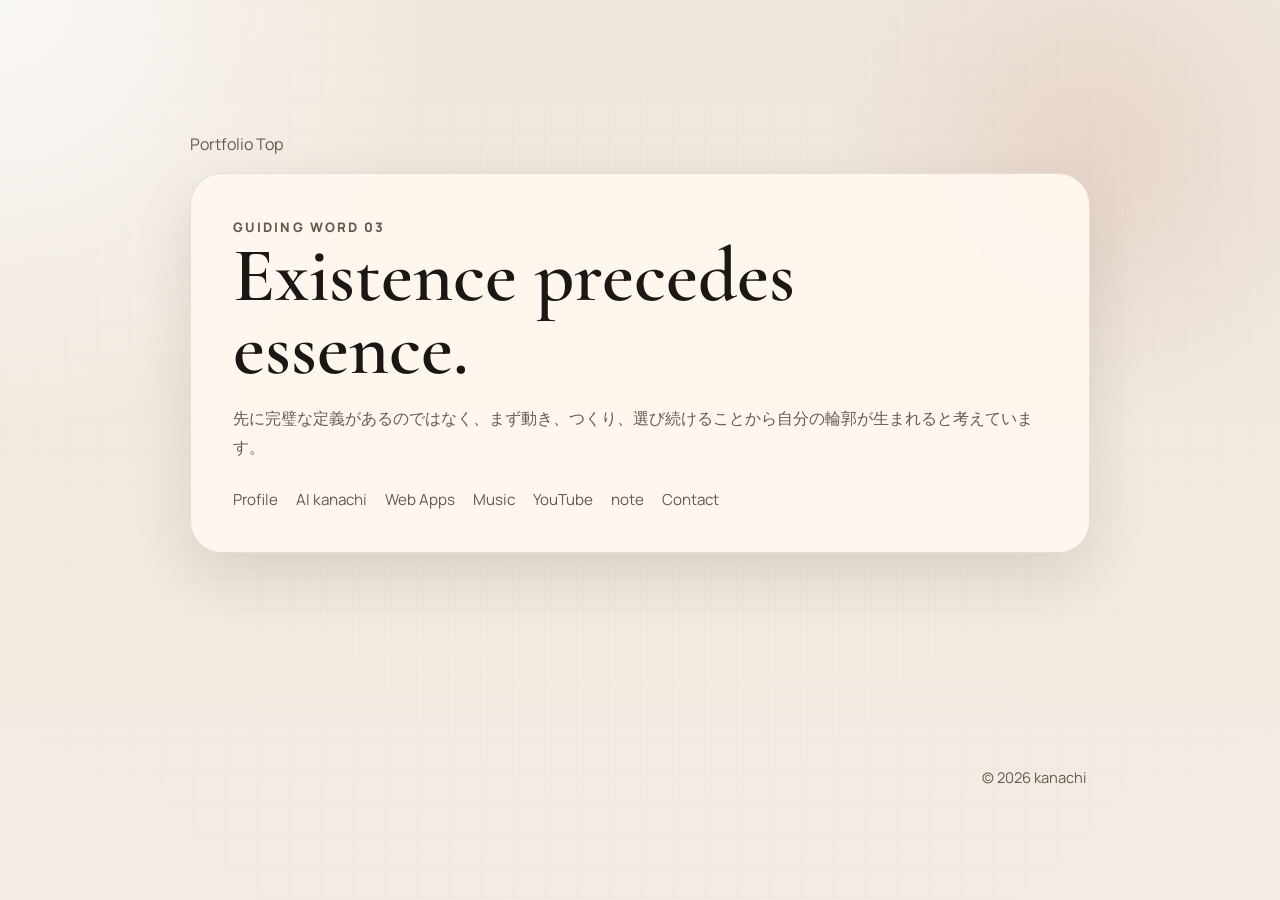
==== words-existence.html @ 35a78e32 "Create portfolio site" ====
﻿<!DOCTYPE html>
<html lang="ja">
<head>
  <meta charset="UTF-8">
  <meta name="viewport" content="width=device-width, initial-scale=1.0">
  <title>Existence precedes essence. | kanachi</title>
  <link rel="preconnect" href="https://fonts.googleapis.com">
  <link rel="preconnect" href="https://fonts.gstatic.com" crossorigin>
  <link href="https://fonts.googleapis.com/css2?family=Cormorant+Garamond:wght@500;600;700&family=Manrope:wght@400;500;700;800&display=swap" rel="stylesheet">
  <link rel="stylesheet" href="./style.css">
</head>
<body class="word-page-body">
  <main class="word-page-shell">
    <a class="word-page-back" href="./index.html">Portfolio Top</a>
    <section class="word-page-card">
      <p class="meta-line">Guiding Word 03</p>
      <h1>Existence precedes essence.</h1>
      <p>先に完璧な定義があるのではなく、まず動き、つくり、選び続けることから自分の輪郭が生まれると考えています。</p>
      <div class="word-page-links word-page-links--nav">
        <a href="./index.html#profile">Profile</a>
        <a href="./index.html#ai-kanachi">AI kanachi</a>
        <a href="./index.html#works">Web Apps</a>
        <a href="./index.html#music">Music</a>
        <a href="./index.html#channel">YouTube</a>
        <a href="./index.html#writing">note</a>
        <a href="./index.html#contact">Contact</a>
      </div>
    </section>
  </main>
  <footer class="site-footer word-page-footer">
    <p>© 2026 kanachi</p>
  </footer>
</body>
</html>
---- style.css ----
﻿:root {
  --bg: #f2ece4;
  --bg-strong: #e7ddcf;
  --surface: rgba(255, 251, 246, 0.74);
  --surface-strong: rgba(255, 248, 240, 0.94);
  --ink: #1b1714;
  --muted: #655a50;
  --line: rgba(27, 23, 20, 0.11);
  --accent: #ab4f2d;
  --accent-soft: #d68967;
  --forest: #35453f;
  --shadow: 0 24px 60px rgba(43, 31, 17, 0.12);
  --radius-lg: 32px;
  --radius-md: 22px;
}

* {
  box-sizing: border-box;
}

html {
  scroll-behavior: smooth;
}

body {
  margin: 0;
  min-height: 100vh;
  background:
    radial-gradient(circle at top left, rgba(255, 255, 255, 0.72), transparent 28%),
    radial-gradient(circle at 85% 18%, rgba(171, 79, 45, 0.12), transparent 20%),
    linear-gradient(180deg, #efe7dc 0%, var(--bg) 100%);
  color: var(--ink);
  font-family: "Manrope", "Aptos", sans-serif;
}

body::before {
  content: "";
  position: fixed;
  inset: 0;
  pointer-events: none;
  background-image:
    linear-gradient(rgba(27, 23, 20, 0.02) 1px, transparent 1px),
    linear-gradient(90deg, rgba(27, 23, 20, 0.02) 1px, transparent 1px);
  background-size: 32px 32px;
  mask-image: radial-gradient(circle at center, black 40%, transparent 90%);
}

a {
  color: inherit;
}

img,
iframe {
  display: block;
  max-width: 100%;
}

button {
  font: inherit;
}

.page-shell {
  width: min(1180px, calc(100% - 32px));
  margin: 0 auto;
  padding: 24px 0 56px;
}

.site-header {
  position: sticky;
  top: 14px;
  z-index: 10;
  display: flex;
  align-items: center;
  justify-content: space-between;
  gap: 16px;
  padding: 16px 20px;
  margin-bottom: 28px;
  border: 1px solid var(--line);
  border-radius: 999px;
  background: rgba(250, 243, 235, 0.72);
  backdrop-filter: blur(18px);
  box-shadow: var(--shadow);
}

.brand,
.site-nav a,
.text-link,
.link-cluster a,
.word-page-back,
.word-page-links a,
.guiding-line__link {
  text-decoration: none;
}

.brand {
  font-family: "Cormorant Garamond", Georgia, serif;
  font-size: 1.8rem;
  font-weight: 700;
  letter-spacing: 0.04em;
}

.site-nav {
  display: flex;
  flex-wrap: nowrap;
  gap: 16px;
  overflow-x: auto;
  scrollbar-width: none;
}

.site-nav::-webkit-scrollbar {
  display: none;
}

.site-nav a {
  color: var(--muted);
  font-size: 0.95rem;
}

.site-nav a:hover,
.text-link:hover,
.link-cluster a:hover,
.word-page-back:hover,
.word-page-links a:hover {
  color: var(--accent);
}

.menu-button {
  display: none;
  border: 1px solid var(--line);
  border-radius: 999px;
  padding: 10px 16px;
  background: transparent;
}

.hero,
.intro-grid,
.content-section,
.contact-section {
  margin-bottom: 28px;
}

.hero {
  display: grid;
  grid-template-columns: minmax(0, 1.25fr) minmax(320px, 0.75fr);
  gap: 22px;
  align-items: stretch;
}

.hero-copy,
.profile-card,
.intro-card,
.project-card,
.spotlight-card,
.mini-card,
.channel-card,
.video-item,
.video-card,
.essay-card,
.contact-section,
.word-page-card {
  position: relative;
  overflow: hidden;
  border: 1px solid var(--line);
  border-radius: var(--radius-lg);
  background: var(--surface);
  box-shadow: var(--shadow);
  backdrop-filter: blur(18px);
}

.hero-copy {
  padding: 28px;
  min-height: 520px;
}

.hero-copy::after {
  content: "";
  position: absolute;
  right: -60px;
  bottom: -70px;
  width: 240px;
  height: 240px;
  border-radius: 50%;
  background: radial-gradient(circle, rgba(171, 79, 45, 0.28), transparent 65%);
}

.hero-copy--wide {
  display: grid;
  align-content: space-between;
}

.hero-preview-card {
  padding: 0;
  border: 0;
  background: transparent;
}

.hero-preview-card--wide {
  min-height: 100%;
}

.profile-card {
  padding: 20px;
  background:
    linear-gradient(180deg, rgba(255, 250, 244, 0.95), rgba(236, 226, 214, 0.92));
}

.profile-image-wrap {
  aspect-ratio: 4 / 5;
  overflow: hidden;
  border-radius: 24px;
  background: rgba(255, 255, 255, 0.42);
}

.profile-image {
  width: 100%;
  height: 100%;
  object-fit: cover;
}

.profile-body {
  display: grid;
  gap: 10px;
  margin-top: 18px;
}

.profile-role {
  color: var(--accent);
  font-weight: 800;
  letter-spacing: 0.08em;
  text-transform: uppercase;
}

.profile-text {
  color: var(--muted);
}

.profile-tags {
  margin-top: 10px;
}

.profile-links {
  display: flex;
  flex-wrap: wrap;
  gap: 16px;
}

.eyebrow,
.section-label,
.meta-line,
.card-kicker,
.panel-label {
  margin: 0 0 12px;
  color: var(--accent);
  font-size: 0.82rem;
  font-weight: 800;
  letter-spacing: 0.16em;
  text-transform: uppercase;
}

h1,
h2,
h3 {
  margin: 0;
  font-family: "Cormorant Garamond", Georgia, serif;
  font-weight: 600;
  line-height: 0.95;
}

h1 {
  font-size: clamp(3.2rem, 8vw, 6.2rem);
  max-width: 10ch;
}

h2 {
  font-size: clamp(2.2rem, 5vw, 3.5rem);
  margin-bottom: 14px;
}

h3 {
  font-size: clamp(1.8rem, 4vw, 2.4rem);
  margin-bottom: 12px;
}

p {
  line-height: 1.8;
}

.section-heading p,
.intro-card p,
.project-card p,
.spotlight-card p,
.mini-card p,
.channel-card p,
.video-item p,
.video-card p,
.essay-card p,
.contact-section p,
.word-page-card p {
  margin: 0;
  color: var(--muted);
}

.hero-actions,
.contact-actions {
  display: flex;
  flex-wrap: wrap;
  gap: 12px;
  margin-top: 24px;
}

.contact-actions {
  justify-content: center;
}

.button {
  display: inline-flex;
  align-items: center;
  justify-content: center;
  min-height: 52px;
  padding: 0 20px;
  border-radius: 999px;
  border: 1px solid transparent;
  text-decoration: none;
  transition: transform 0.2s ease, background-color 0.2s ease, border-color 0.2s ease;
}

.button:hover {
  transform: translateY(-2px);
}

.button--solid {
  background: var(--ink);
  color: #f8f3ed;
}

.button--ghost {
  border-color: var(--line);
  background: rgba(255, 255, 255, 0.3);
}

.instagram-live-slot {
  display: grid;
  gap: 14px;
}

.instagram-live-card {
  display: grid;
  gap: 14px;
}

.instagram-embed-frame {
  width: 100%;
  min-height: 620px;
  border: 0;
  border-radius: 20px;
  background: #fff;
}

.instagram-live-slot[data-variant="hero"] .instagram-embed-frame {
  min-height: 760px;
}

.instagram-caption,
.instagram-meta,
.instagram-loading {
  color: var(--muted);
  font-size: 0.95rem;
}

.instagram-meta {
  font-size: 0.88rem;
}

.guiding-line {
  display: grid;
  grid-template-columns: minmax(80px, 1fr) auto minmax(80px, 1fr);
  align-items: center;
  gap: 18px;
  margin: 8px 0 34px;
  color: var(--accent);
  font-family: "Cormorant Garamond", Georgia, serif;
  font-size: clamp(1.2rem, 2vw, 1.55rem);
  font-weight: 600;
  letter-spacing: 0.03em;
}

.guiding-line__link {
  color: inherit;
  font: inherit;
  letter-spacing: inherit;
  text-decoration: none;
  text-align: center;
  white-space: nowrap;
  transition: opacity 0.2s ease, transform 0.2s ease;
}

.guiding-line__link:hover {
  opacity: 0.72;
  transform: translateY(-1px);
}

.guiding-line__rule {
  height: 1px;
  background: linear-gradient(90deg, transparent, rgba(171, 79, 45, 0.45), transparent);
}

.guiding-line--forest {
  color: var(--forest);
}

.guiding-line--forest .guiding-line__rule {
  background: linear-gradient(90deg, transparent, rgba(53, 69, 63, 0.45), transparent);
}

.guiding-line--paper {
  color: var(--muted);
}

.guiding-line--paper .guiding-line__rule {
  background: linear-gradient(90deg, transparent, rgba(101, 90, 80, 0.35), transparent);
}

.intro-grid {
  display: grid;
  grid-template-columns: repeat(2, minmax(0, 1fr));
  gap: 22px;
}

.intro-card,
.project-card,
.spotlight-card,
.channel-card,
.essay-card,
.contact-section {
  padding: 28px;
}

.intro-card--accent {
  background:
    linear-gradient(135deg, rgba(171, 79, 45, 0.92), rgba(132, 55, 28, 0.92)),
    var(--surface);
}

.intro-card--accent,
.intro-card--accent p,
.intro-card--accent .card-kicker,
.intro-card--accent h2 {
  color: #fff7ef;
}

.ai-card {
  background:
    linear-gradient(180deg, rgba(53, 69, 63, 0.96), rgba(39, 50, 46, 0.96));
}

.ai-card,
.ai-card p,
.ai-card .card-kicker,
.ai-card h2,
.ai-card .text-link {
  color: #f5ecdf;
}
.ai-card--media {
  padding: 0;
}

.ai-card__visual {
  aspect-ratio: 1.6 / 1;
  overflow: hidden;
  border-bottom: 1px solid rgba(245, 236, 223, 0.16);
}

.ai-card__image {
  width: 100%;
  height: 100%;
  object-fit: cover;
}

.ai-card__body {
  padding: 28px;
}

.content-section {
  padding: 10px 0 0;
}

.section-heading {
  display: grid;
  gap: 4px;
  margin-bottom: 18px;
}

.cards-grid,
.video-grid {
  display: grid;
  gap: 18px;
}

.cards-grid--works {
  grid-template-columns: repeat(3, minmax(0, 1fr));
  align-items: start;
}

.project-card--media,
.essay-card--media,
.video-card {
  padding: 0;
}

.project-visual,
.essay-visual,
.video-thumb-wrap {
  aspect-ratio: 1.9 / 1;
  overflow: hidden;
  border-bottom: 1px solid var(--line);
  background: linear-gradient(135deg, rgba(236, 226, 214, 0.9), rgba(221, 209, 192, 0.9));
}

.project-ogp,
.essay-ogp,
.video-thumb {
  width: 100%;
  height: 100%;
  object-fit: cover;
}

.project-content,
.essay-content,
.video-card__body {
  padding: 24px;
}

.project-card--placeholder,
.essay-card--placeholder {
  display: grid;
  align-content: center;
  justify-items: start;
  min-height: 100%;
  background: linear-gradient(180deg, rgba(255, 251, 246, 0.98), rgba(233, 222, 209, 0.88));
}

.featured-card {
  background: linear-gradient(180deg, rgba(255, 251, 246, 0.98), rgba(241, 229, 215, 0.92));
}

.tag-row {
  display: flex;
  flex-wrap: wrap;
  gap: 8px;
  margin-top: 20px;
}

.tag-row span {
  display: inline-flex;
  align-items: center;
  min-height: 36px;
  padding: 0 12px;
  border: 1px solid rgba(27, 23, 20, 0.1);
  border-radius: 999px;
  background: rgba(255, 255, 255, 0.48);
  color: var(--ink);
}

.text-link {
  display: inline-flex;
  margin-top: 22px;
  color: var(--accent);
  font-weight: 700;
}

.text-link--section {
  margin-top: 20px;
}

.split-layout,
.channel-layout,
.editorial-grid {
  display: grid;
  gap: 18px;
}

.split-layout {
  grid-template-columns: minmax(0, 1fr) minmax(280px, 0.7fr);
}

.stack-list,
.video-column {
  display: grid;
  gap: 18px;
}

.spotlight-card {
  padding: 36px 30px;
  min-height: 320px;
  background:
    radial-gradient(circle at top right, rgba(214, 137, 103, 0.28), transparent 28%),
    rgba(255, 249, 241, 0.88);
}

.mini-card,
.video-item {
  padding: 24px;
}

.channel-layout {
  grid-template-columns: minmax(320px, 1fr) minmax(0, 0.82fr);
}

.channel-layout--stacked {
  grid-template-columns: 1fr;
}

.channel-card {
  min-height: 360px;
  background:
    linear-gradient(180deg, rgba(53, 69, 63, 0.96), rgba(39, 50, 46, 0.96));
}

.channel-card,
.channel-card p,
.channel-card .meta-line,
.channel-card h3 {
  color: #f5ecdf;
}

.video-grid {
  grid-template-columns: repeat(3, minmax(0, 1fr));
}

.editorial-grid {
  grid-template-columns: repeat(2, minmax(0, 1fr));
}

.editorial-grid--notes {
  grid-template-columns: repeat(3, minmax(0, 1fr));
}

.editorial-grid--notes .essay-card:nth-child(2),
.editorial-grid--notes .essay-card:nth-child(3) {
  transform: none;
}

.contact-section {
  padding: 34px 28px;
  text-align: center;
  background:
    linear-gradient(180deg, rgba(255, 250, 244, 0.94), rgba(237, 228, 216, 0.9));
}

.link-cluster,
.word-page-links {
  display: flex;
  flex-wrap: wrap;
  gap: 10px;
  margin-top: 28px;
}

.link-cluster {
  justify-content: center;
  margin-top: 24px;
}
.link-cluster--nav {
  gap: 18px;
}

.link-cluster--nav a {
  display: inline-flex;
  align-items: center;
  color: var(--muted);
  font-size: 0.95rem;
  text-decoration: none;
}

.link-cluster--nav a:hover {
  color: var(--accent);
}

.word-page-body {
  display: grid;
  place-items: center;
}

.word-page-shell {
  width: min(900px, calc(100% - 32px));
  padding: 56px 0;
}

.word-page-back {
  display: inline-flex;
  margin-bottom: 18px;
  color: var(--muted);
}

.word-page-card {
  padding: 42px;
  background: var(--surface-strong);
}

.word-page-card h1 {
  margin-bottom: 18px;
  font-size: clamp(2.4rem, 6vw, 4.8rem);
  max-width: none;
}

.word-page-links {
  display: flex;
  flex-wrap: wrap;
  gap: 10px;
  margin-top: 28px;
}

.site-footer {
  display: flex;
  align-items: center;
  justify-content: space-between;
  gap: 16px;
  padding: 0 4px;
  color: var(--muted);
  font-size: 0.92rem;
}

.site-footer p {
  display: flex;
  align-items: center;
  margin: 0;
}

.site-footer p:last-child {
  margin-left: auto;
  text-align: right;
}

.footer-message-link {
  display: inline-flex;
  align-items: center;
  color: inherit;
  text-decoration: none;
}

.footer-message-link:hover {
  color: var(--accent);
}

.reveal {
  opacity: 0;
  transform: translateY(32px);
  transition: opacity 0.8s ease, transform 0.8s ease;
  transition-delay: var(--delay, 0s);
}

.reveal.is-visible {
  opacity: 1;
  transform: translateY(0);
}

@media (max-width: 920px) {
  .hero,
  .intro-grid,
  .cards-grid--works,
  .split-layout,
  .channel-layout,
  .video-grid,
  .editorial-grid,
  .editorial-grid--notes {
    grid-template-columns: 1fr;
  }

  .hero-copy {
    min-height: auto;
  }

  .profile-card {
    display: grid;
    grid-template-columns: minmax(180px, 240px) minmax(0, 1fr);
    gap: 18px;
    align-items: center;
  }

  .profile-body {
    margin-top: 0;
  }

  .instagram-live-slot[data-variant="hero"] .instagram-embed-frame {
    min-height: 620px;
  }

  .guiding-line {
    grid-template-columns: 1fr;
    gap: 10px;
    margin-bottom: 28px;
  }

  .guiding-line__link {
    white-space: normal;
  }
}

@media (max-width: 720px) {
  .page-shell {
    width: min(100%, calc(100% - 24px));
    padding-top: 16px;
  }

  .site-header {
    flex-wrap: wrap;
    border-radius: 28px;
    padding: 14px 16px;
  }

  .menu-button {
    display: inline-flex;
  }

  .site-nav {
    display: none;
    width: 100%;
    padding-top: 8px;
    border-top: 1px solid var(--line);
  }

  .site-nav.is-open {
    display: flex;
    flex-direction: column;
    gap: 12px;
  }

  .hero-copy,
  .profile-card,
  .intro-card,
  .project-card,
  .spotlight-card,
  .mini-card,
  .channel-card,
  .video-item,
  .video-card,
  .essay-card,
  .contact-section,
  .word-page-card {
    border-radius: 24px;
  }

  .hero-copy {
    padding: 24px;
  }

  .profile-card,
  .intro-card,
  .project-card,
  .spotlight-card,
  .channel-card,
  .essay-card,
  .contact-section,
  .project-content,
  .essay-content,
  .video-card__body,
  .word-page-card,
  .ai-card__body {
    padding: 24px;
  }

  .profile-card {
    grid-template-columns: 1fr;
  }

  .instagram-embed-frame,
  .instagram-live-slot[data-variant="hero"] .instagram-embed-frame {
    min-height: 420px;
  }

  .site-footer {
    flex-direction: column;
  }
}








.word-page-links--nav {
  gap: 18px;
}

.word-page-links--nav a {
  display: inline-flex;
  align-items: center;
  color: var(--muted);
  font-size: 0.95rem;
  text-decoration: none;
}

.word-page-links--nav a:hover {
  color: var(--accent);
}




.word-page-footer {
  width: min(900px, calc(100% - 32px));
  margin: 0 auto 32px;
  justify-content: flex-start;
}





.mini-card--media {
  padding: 0;
}

.mini-card__visual {
  display: block;
  aspect-ratio: 1.9 / 1;
  overflow: hidden;
  border-bottom: 1px solid var(--line);
  background: linear-gradient(135deg, rgba(236, 226, 214, 0.9), rgba(221, 209, 192, 0.9));
}

.mini-card__image {
  width: 100%;
  height: 100%;
  object-fit: cover;
}

.mini-card__body {
  padding: 24px;
}

.spotlight-card__visual {
  display: block;
  margin-top: 20px;
  overflow: hidden;
  border-radius: 24px;
  border: 1px solid rgba(27, 23, 20, 0.08);
}

.spotlight-card__image {
  width: 100%;
  aspect-ratio: 1.4 / 1;
  object-fit: cover;
}

.spotlight-actions {
  display: flex;
  flex-wrap: wrap;
  gap: 12px;
  margin-top: 20px;
}
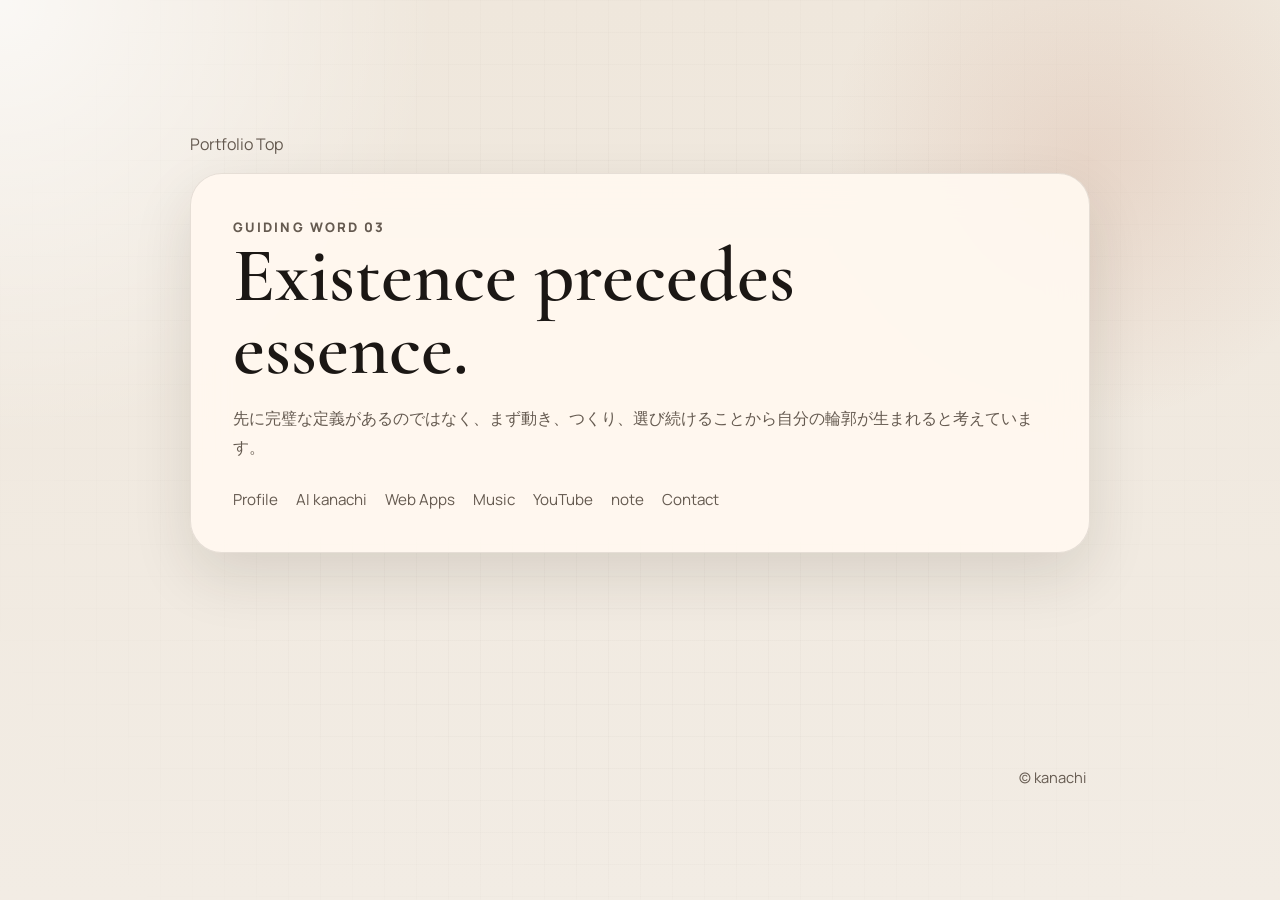
==== commit 1909cc6b: "Simplify copyright footer" ====
--- a/words-existence.html
+++ b/words-existence.html
@@ -4,6 +4,12 @@
   <meta charset="UTF-8">
   <meta name="viewport" content="width=device-width, initial-scale=1.0">
   <title>Existence precedes essence. | kanachi</title>
+  <meta name="theme-color" content="#f2ece4">
+  <link rel="icon" type="image/jpeg" href="./image/fabicon.jpg">
+  <link rel="apple-touch-icon" href="./image/kanachi-apple.png">
+  <link rel="manifest" href="./site.webmanifest">
+  <meta name="apple-mobile-web-app-capable" content="yes">
+  <meta name="apple-mobile-web-app-title" content="kanachi">
   <link rel="preconnect" href="https://fonts.googleapis.com">
   <link rel="preconnect" href="https://fonts.gstatic.com" crossorigin>
   <link href="https://fonts.googleapis.com/css2?family=Cormorant+Garamond:wght@500;600;700&family=Manrope:wght@400;500;700;800&display=swap" rel="stylesheet">
@@ -28,11 +34,7 @@
     </section>
   </main>
   <footer class="site-footer word-page-footer">
-    <p>© 2026 kanachi</p>
+    <p>© kanachi</p>
   </footer>
 </body>
 </html>
-
-
-
-
--- a/style.css
+++ b/style.css
@@ -93,10 +93,20 @@
 }
 
 .brand {
+  display: inline-flex;
+  align-items: center;
+  gap: 8px;
   font-family: "Cormorant Garamond", Georgia, serif;
   font-size: 1.8rem;
   font-weight: 700;
   letter-spacing: 0.04em;
+}
+
+.brand-mark {
+  width: 18px;
+  height: 18px;
+  object-fit: contain;
+  flex: 0 0 auto;
 }
 
 .site-nav {
@@ -950,4 +960,3 @@
   gap: 12px;
   margin-top: 20px;
 }
-
